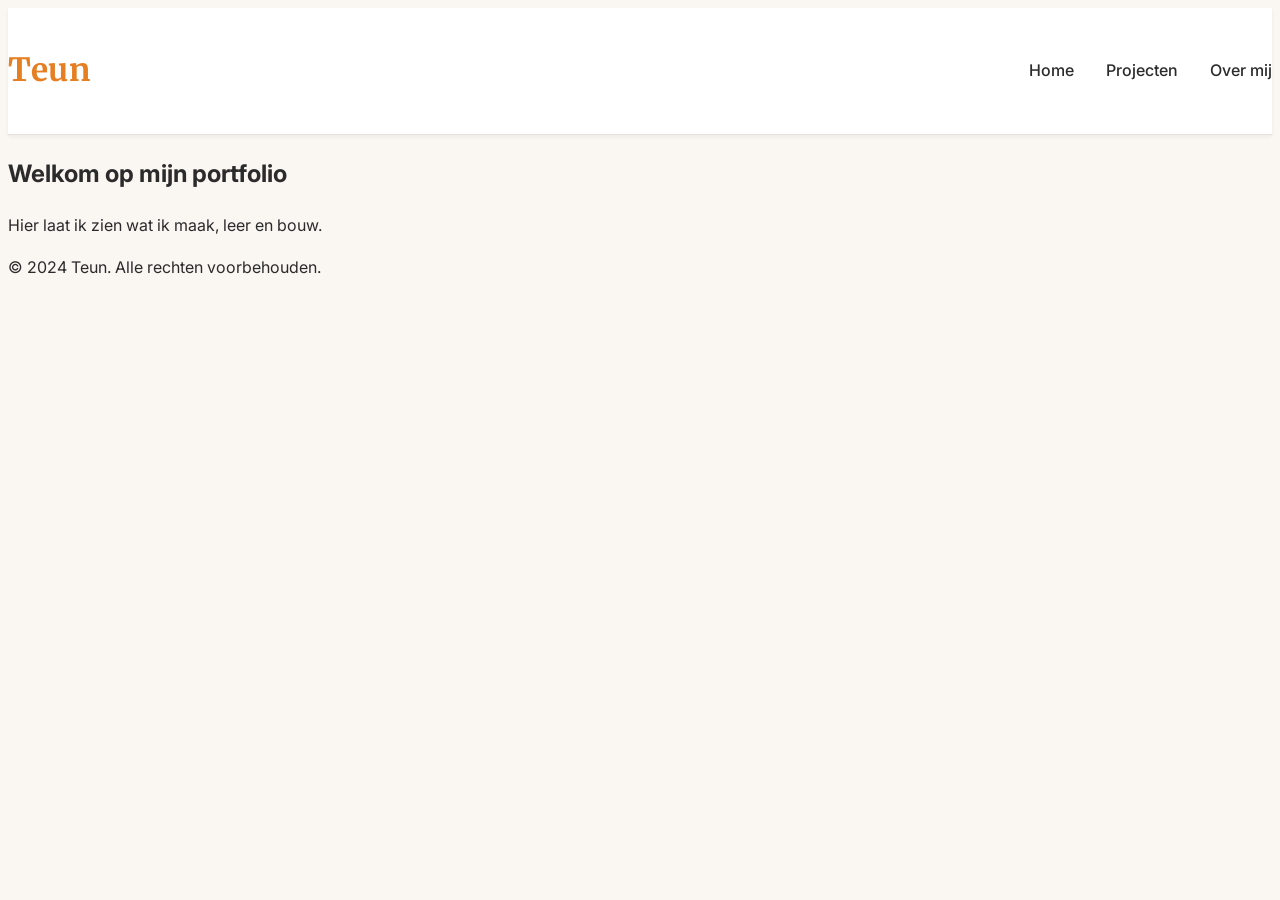
==== index.html @ 3d5d59f7 "Setup: structure, navigation, warm style, CSS polish" ====
<!DOCTYPE html>
<html lang="nl">
<head>
    <meta charset="UTF-8">
    <meta name="viewport" content="width=device-width, initial-scale=1.0">
    <title>Teun - Portfolio</title>
    <link rel="stylesheet" href="./css/style.css">
    <link rel="stylesheet" href="/css/reset.css">
</head>
<body>
    <header class="site-header">
        <div class="nav-container">
        <h1 class="logo">Teun</h1>
        <nav class="main-nav">
            <ul>
                <li><a href="index.html">Home</a></li>
                <li><a href="projects.html">Projecten</a></li>
                <li><a href="about.html">Over mij</a></li>
            </ul>
        </nav>
    </header>
<main>
    <section class="hero">
        <h2>Welkom op mijn portfolio</h2>
        <p>Hier laat ik zien wat ik maak, leer en bouw.</p>
    </section>
</main>
<footer>    
    <p>&copy; 2024 Teun. Alle rechten voorbehouden.</p> 
</footer>
<script src="script.js"></script>
</body>
</html>
---- css/style.css ----
/* -----------------
    BASIS
    ------------------ */

@import url('https://fonts.googleapis.com/css2?family=Inter:wght@300;400;500;600&family=Merriweather:wght@300;400;700&display=swap');

@keyframes fadeIn {
    to {
        opacity: 1;
    }
}

body {
    font-family: 'Inter', sans-serif;
    color: #2b2b2b;
    background-color: #faf7f2;
    line-height: 1.6;
    opacity: 0;
    animation: fadeIn 0.6s ease forwards;
}

.container {
    max-width: 1100px;
    margin: 0 auto;
    padding: 0 1.5rem;
}

/* -----------------
    HEADER & NAVIGATIE
    ------------------ */

.site-header {
    background-color: #fff;
    border-bottom: 1px solid #e5e2dd;
    padding: 1rem 0;
    box-shadow: 0 2px 4px rgba(0, 0, 0, 0.05);
}

.nav-container {
    display: flex;
    justify-content: space-between;
    align-items: center;
}

.logo {
    font-family: 'merriweather', serif;
    font-size: 2rem;
    font-weight: 700;
    color: #e67e22;
    letter-spacing: 0.5px;
}

.main-nav ul {
    list-style: none;
    display: flex;
    gap: 2rem;
}

.main-nav a {
    text-decoration: none;
    color: #2b2b2b;
    font-weight: 500;
    transition: color 0.2s ease transform 0.2s ease;
}

.main-nav a:hover {
    color: #d35400;
    transform: translateY(-2px);
}
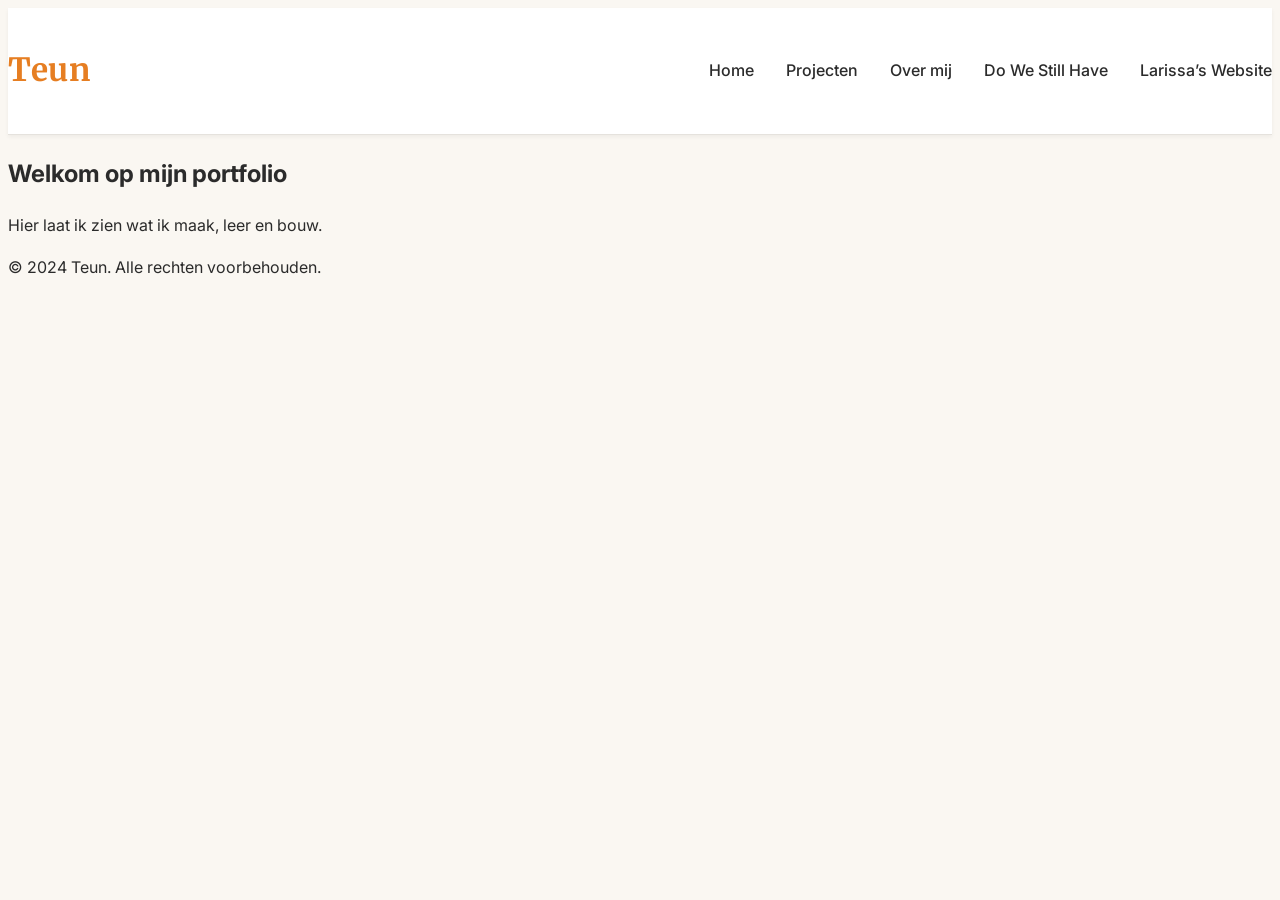
==== commit 5ea1ae3b: "Portfolio: added projects page, navigation cleanup, project cards" ====
--- a/index.html
+++ b/index.html
@@ -16,6 +16,9 @@
                 <li><a href="index.html">Home</a></li>
                 <li><a href="projects.html">Projecten</a></li>
                 <li><a href="about.html">Over mij</a></li>
+                <li><a href="./projects/project2.html">Do We Still Have</a></li>
+<li><a href="file:///D:/Users/Gebruiker/Documents/projects/home_cooking/index">Larissa’s Website</a></li>
+
             </ul>
         </nav>
     </header>
--- a/css/style.css
+++ b/css/style.css
@@ -66,4 +66,43 @@
 .main-nav a:hover {
     color: #d35400;
     transform: translateY(-2px);
-}+}
+
+.projects-header {
+    text-align: center;
+    padding: 4rem 1rem;
+}
+
+.projects-list {
+    max-width: 900px;
+    margin: 0 auto;
+    padding: 2rem 1.5rem;
+}
+
+.project-card {
+    background: #ffffff;
+    padding: 2rem;
+    border-radius: 8px;
+    margin-bottom: 2rem;
+    box-shadow: 0 2px 6px rgba(0,0,0,0.05);
+}
+
+.project-card h2 {
+    margin-top: 0;
+    color: #e67e22;
+    font-family: 'Merriweather', serif;
+}
+
+.project-card p {
+    margin: 1rem 0;
+}
+
+.project-card .cta {
+    display: inline-block;
+    background-color: #e67e22;
+    color: white;
+    padding: 0.6rem 1.2rem;
+    border-radius: 6px;
+    text-decoration: none;
+    font-weight: 500;
+}
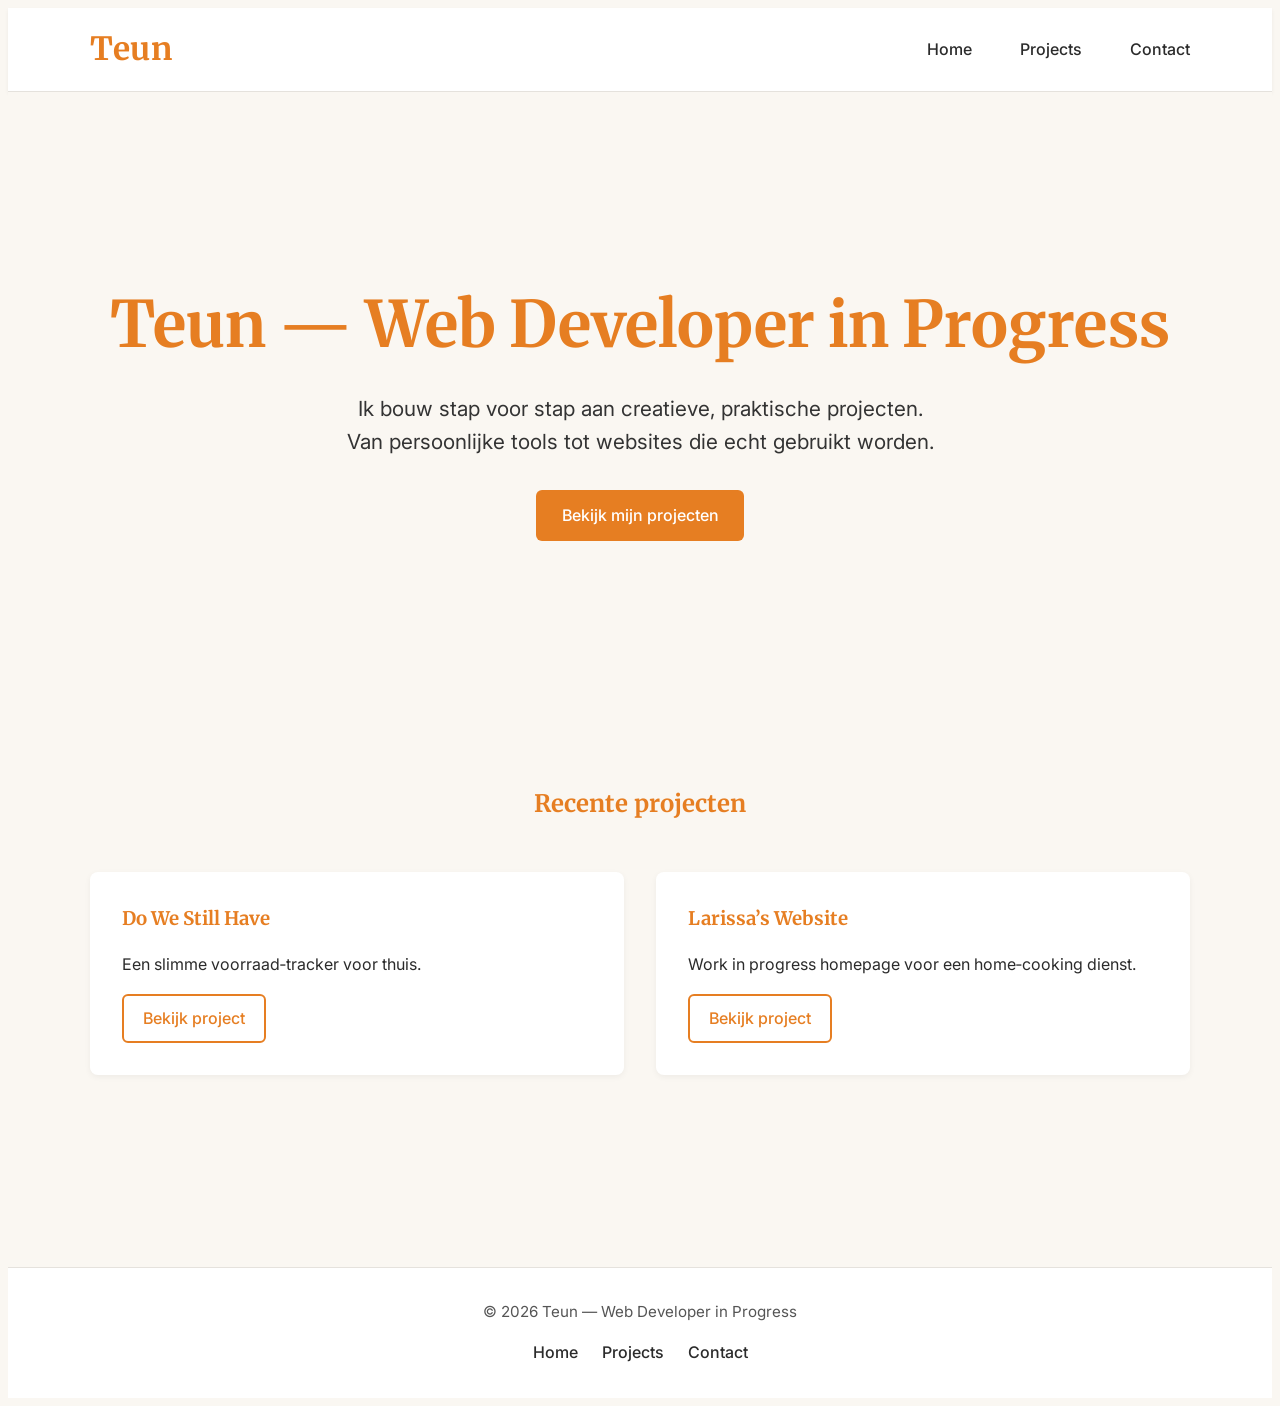
==== commit 6339e8ad: "Added Contact including a contact form, footer to the index.html, and a thank you page" ====
--- a/index.html
+++ b/index.html
@@ -9,28 +9,63 @@
 </head>
 <body>
     <header class="site-header">
-        <div class="nav-container">
-        <h1 class="logo">Teun</h1>
+    <div class="container nav-container">
+        <div class="logo">Teun</div>
+
         <nav class="main-nav">
             <ul>
                 <li><a href="index.html">Home</a></li>
-                <li><a href="projects.html">Projecten</a></li>
-                <li><a href="about.html">Over mij</a></li>
-                <li><a href="./projects/project2.html">Do We Still Have</a></li>
-<li><a href="file:///D:/Users/Gebruiker/Documents/projects/home_cooking/index">Larissa’s Website</a></li>
-
+                <li><a href="projects.html">Projects</a></li>
+                <li><a href="contact.html">Contact</a></li>
             </ul>
         </nav>
-    </header>
+    </div>
+</header>
+
 <main>
-    <section class="hero">
-        <h2>Welkom op mijn portfolio</h2>
-        <p>Hier laat ik zien wat ik maak, leer en bouw.</p>
-    </section>
+    <section class="portfolio-hero">
+    <div class="container">
+        <h1>Teun — Web Developer in Progress</h1>
+        <p>Ik bouw stap voor stap aan creatieve, praktische projecten. 
+        Van persoonlijke tools tot websites die echt gebruikt worden.</p>
+        <a href="projects.html" class="cta">Bekijk mijn projecten</a>
+    </div>
+</section>
+
+<section class="home-projects">
+    <div class="container">
+        <h2>Recente projecten</h2>
+
+        <div class="project-preview-grid">
+
+            <div class="project-card">
+                <h3>Do We Still Have</h3>
+                <p>Een slimme voorraad‑tracker voor thuis.</p>
+                <a href="projects.html" class="cta secondary">Bekijk project</a>
+            </div>
+
+            <div class="project-card">
+                <h3>Larissa’s Website</h3>
+                <p>Work in progress homepage voor een home‑cooking dienst.</p>
+                <a href="projects.html" class="cta secondary">Bekijk project</a>
+            </div>
+
+        </div>
+    </div>
+</section>
+
 </main>
-<footer>    
-    <p>&copy; 2024 Teun. Alle rechten voorbehouden.</p> 
+<footer class="site-footer">
+    <div class="container footer-content">
+        <p>© 2026 Teun — Web Developer in Progress</p>
+        <nav class="footer-nav">
+            <a href="index.html">Home</a>
+            <a href="projects.html">Projects</a>
+            <a href="contact.html">Contact</a>
+        </nav>
+    </div>
 </footer>
+
 <script src="script.js"></script>
 </body>
 </html>
--- a/css/style.css
+++ b/css/style.css
@@ -43,7 +43,7 @@
 }
 
 .logo {
-    font-family: 'merriweather', serif;
+    font-family: 'Merriweather', serif;
     font-size: 2rem;
     font-weight: 700;
     color: #e67e22;
@@ -54,13 +54,15 @@
     list-style: none;
     display: flex;
     gap: 2rem;
+    margin: 0;
+    padding: 0;
 }
 
 .main-nav a {
     text-decoration: none;
     color: #2b2b2b;
     font-weight: 500;
-    transition: color 0.2s ease transform 0.2s ease;
+    transition: color 0.2s ease, transform 0.2s ease;
 }
 
 .main-nav a:hover {
@@ -106,3 +108,214 @@
     text-decoration: none;
     font-weight: 500;
 }
+
+.home-projects {
+    padding: 4rem 0;
+}
+
+.home-projects h2 {
+    text-align: center;
+    font-family: 'Merriweather', serif;
+    color: #e67e22;
+    margin-bottom: 3rem;
+}
+
+.project-preview-grid {
+    display: grid;
+    grid-template-columns: repeat(auto-fit, minmax(260px, 1fr));
+    gap: 2rem;
+}
+
+.project-card h3 {
+    margin-top: 0;
+    color: #e67e22;
+    font-family: 'Merriweather', serif;
+}
+
+.project-card .cta.secondary {
+    background-color: #ffffff;
+    color: #e67e22;
+    border: 2px solid #e67e22;
+    padding: 0.6rem 1.2rem;
+    border-radius: 6px;
+    text-decoration: none;
+    font-weight: 500;
+}
+
+.portfolio-hero {
+    padding: 6rem 0;
+    text-align: center;
+    background-color: #faf7f2;
+}
+
+.portfolio-hero h1 {
+    font-family: 'Merriweather', serif;
+    font-size: 3rem;
+    color: #e67e22;
+    margin-bottom: 1rem;
+}
+
+.portfolio-hero p {
+    font-size: 1.2rem;
+    max-width: 600px;
+    margin: 0 auto 2rem auto;
+    color: #333;
+}
+
+.portfolio-hero .cta {
+    display: inline-block;
+    background-color: #e67e22;
+    color: white;
+    padding: 0.8rem 1.6rem;
+    border-radius: 6px;
+    text-decoration: none;
+    font-weight: 500;
+    transition: 0.2s ease;
+}
+
+.portfolio-hero .cta:hover {
+    background-color: #d35400;
+}
+
+@media (min-width: 768px) {
+
+    .portfolio-hero h1 {
+        font-size: 3.5rem;
+    }
+
+    .portfolio-hero p {
+        font-size: 1.3rem;
+    }
+
+    .project-preview-grid {
+        grid-template-columns: repeat(2, 1fr);
+    }
+
+    .main-nav ul {
+        gap: 3rem;
+    }
+}
+
+@media (min-width: 1024px) {
+
+    .portfolio-hero {
+        padding: 8rem 0;
+    }
+
+    .portfolio-hero h1 {
+        font-size: 4rem;
+    }
+
+    .home-projects {
+        padding: 6rem 0;
+    }
+}
+
+.contact-page {
+    padding: 4rem 0;
+}
+
+.contact-page h1 {
+    font-family: 'Merriweather', serif;
+    font-size: 2.5rem;
+    color: #e67e22;
+    text-align: center;
+    margin-bottom: 1rem;
+}
+
+.contact-intro {
+    text-align: center;
+    max-width: 600px;
+    margin: 0 auto 3rem auto;
+    color: #333;
+    font-size: 1.1rem;
+}
+
+.contact-form {
+    max-width: 600px;
+    margin: 0 auto;
+    display: flex;
+    flex-direction: column;
+    gap: 1.5rem;
+}
+
+.contact-form label {
+    font-weight: 600;
+}
+
+.contact-form input,
+.contact-form textarea {
+    width: 100%;
+    padding: 0.8rem 1rem;
+    border: 1px solid #ddd;
+    border-radius: 6px;
+    font-size: 1rem;
+    font-family: 'Inter', sans-serif;
+}
+
+.contact-form input:focus,
+.contact-form textarea:focus {
+    outline: none;
+    border-color: #e67e22;
+    box-shadow: 0 0 0 2px rgba(230, 126, 34, 0.2);
+}
+
+.contact-form button {
+    align-self: flex-start;
+}
+
+.site-footer {
+    background-color: #fff;
+    border-top: 1px solid #e5e2dd;
+    padding: 2rem 0;
+    margin-top: 4rem;
+}
+
+.footer-content {
+    display: flex;
+    flex-direction: column;
+    align-items: center;
+    gap: 1rem;
+    text-align: center;
+}
+
+.site-footer p {
+    margin: 0;
+    color: #555;
+    font-size: 0.95rem;
+}
+
+.footer-nav {
+    display: flex;
+    gap: 1.5rem;
+}
+
+.footer-nav a {
+    text-decoration: none;
+    color: #2b2b2b;
+    font-weight: 500;
+    transition: color 0.2s ease;
+}
+
+.footer-nav a:hover {
+    color: #d35400;
+}
+
+.bedankt-page {
+    padding: 6rem 0;
+    text-align: center;
+}
+
+.bedankt-page h1 {
+    font-family: 'Merriweather', serif;
+    font-size: 2.5rem;
+    color: #e67e22;
+    margin-bottom: 1rem;
+}
+
+.bedankt-intro {
+    font-size: 1.2rem;
+    max-width: 600px;
+    margin: 0 auto 2.5rem auto;
+    color: #333;
+}
